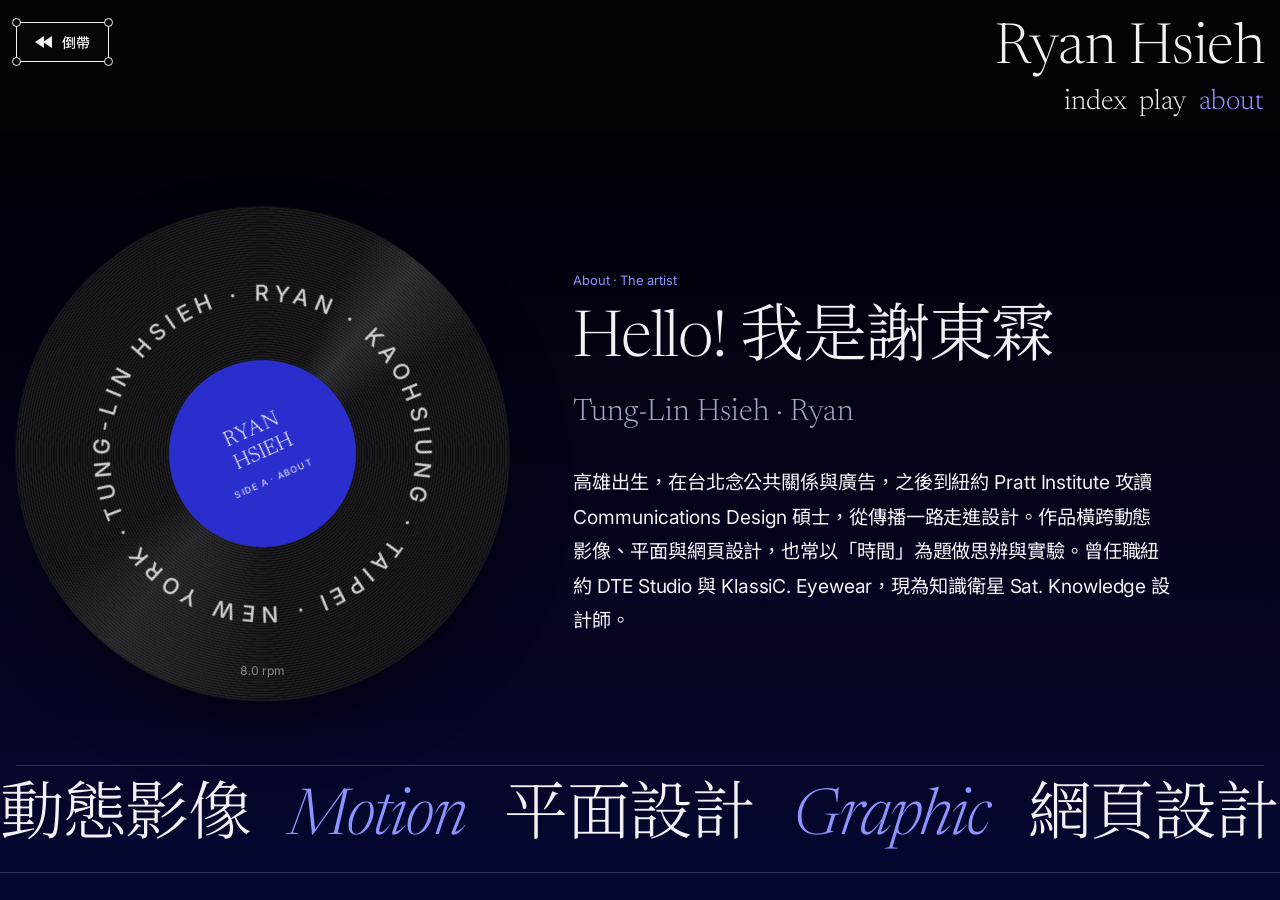
==== about.html @ 49fc0d7e "first upload" ====
<!doctype html>
<html lang="zh-Hant">
<head>
<meta charset="utf-8">
<script>/* page-transition cover (assets/transition.js): paint the incoming colour before anything else */try{var P=null;try{P=parent!==window&&parent.RH_SHELL;}catch(e){}if(!P&&!sessionStorage.getItem('rh-noshell')&&!/[?&]solo\b/.test(location.search)){location.replace('index.html#/about.html'+location.hash);}}catch(e){}try{var t=JSON.parse(sessionStorage.getItem('rh-tx')||'null');if(t&&Date.now()-t.t<5000&&!matchMedia('(prefers-reduced-motion: reduce)').matches){var R=document.documentElement;R.classList.add('tx-hold');R.style.setProperty('--txc',t.c);R.style.background=t.c;setTimeout(function(){R.classList.remove('tx-hold');R.style.background='';},2500);}}catch(e){}</script>
<style>@view-transition{navigation:auto}::view-transition-old(root),::view-transition-new(root){animation:none}html.tx-vt::view-transition-old(root){animation:txo .24s ease-in both}html.tx-vt::view-transition-new(root){animation:txi .42s cubic-bezier(.2,.7,.2,1) .04s both}@keyframes txo{to{opacity:0;transform:translateY(-10px)}}@keyframes txi{from{opacity:0;transform:translateY(14px)}}html.tx-hold::after{content:"";position:fixed;inset:0;z-index:9998;background:var(--txc)}</style>
<meta name="viewport" content="width=device-width,initial-scale=1,viewport-fit=cover">
<title>About — Ryan Hsieh</title>
<link rel="preconnect" href="https://fonts.googleapis.com">
<link rel="stylesheet" href="https://fonts.googleapis.com/css2?family=Newsreader:ital,opsz,wght@0,6..72,300;0,6..72,400;1,6..72,300&family=Inter:wght@300..900&family=Noto+Sans+TC:wght@400;500;700&family=Noto+Serif+TC:wght@300;400&display=swap">
<link rel="stylesheet" href="assets/site.css">
<style>
/* about = the artist's side of the record. Text verbatim from the old ryanhsieh.xyz/About page (read 2026-11-11); Based in 台北 per Ryan 2026-11-12.
   Tour dates: 台北 school, New York Pratt + DTE, 台北 KlassiC, 台北 now (高雄 row removed per Ryan 2026-11-12). */
.hero{display:grid;grid-template-columns:minmax(0,5fr) minmax(0,7fr);gap:clamp(32px,5vw,80px);align-items:center;padding:clamp(40px,6vw,88px) 0 clamp(40px,5vw,72px);border-bottom:1px solid var(--ink)}
/* portrait pressed into a record label; spins, drag to scratch it */
.lp{position:relative;width:min(100%,560px);aspect-ratio:1;border-radius:50%;overflow:hidden;margin:0 auto;cursor:grab;touch-action:none;user-select:none;
  background:repeating-radial-gradient(circle at 50% 50%,#101012 0 1.2px,#1b1b1e 1.2px 2.6px);box-shadow:0 30px 60px -20px rgba(0,0,0,.35),inset 0 0 0 1px rgba(255,255,255,.04)}
.lp:active{cursor:grabbing}
.lp .spin{position:absolute;inset:0;border-radius:50%;will-change:transform}
.lp .spin::before{content:"";position:absolute;inset:0;border-radius:50%;background:conic-gradient(from 20deg,transparent 0 8%,rgba(255,255,255,.10) 12%,transparent 18% 50%,rgba(255,255,255,.08) 62%,transparent 68%)}
.lp .label{position:absolute;left:31%;top:31%;width:38%;height:38%;border-radius:50%;overflow:hidden;background:var(--blue);display:flex;flex-direction:column;align-items:center;justify-content:center;gap:4px;color:#fff;text-align:center}
/* the I of HSIEH sits exactly on the record's centre: the name is a 3-column grid with the I in the middle column */
.lp .label b{position:absolute;left:0;right:0;top:50%;transform:translateY(-50%);display:grid;grid-template-columns:minmax(0,1fr) auto minmax(0,1fr);font-family:var(--f-display);font-weight:300;font-size:clamp(13px,1.7vw,23px);line-height:1;letter-spacing:0;text-transform:uppercase;white-space:nowrap}
.lp .label b .a{text-align:right}.lp .label b .z{text-align:left}
/* RYAN sits on the line above, centred; HSIEH (I in the middle) stays on the centre line */
.lp .label .n1{position:absolute;left:0;right:0;bottom:calc(50% + clamp(13px,1.7vw,23px) * .62);font-family:var(--f-display);font-weight:300;font-size:clamp(13px,1.7vw,23px);line-height:1;text-transform:uppercase;text-align:center}
.lp .label small{position:absolute;left:0;right:0;top:calc(50% + clamp(13px,1.7vw,23px) * 1);font:500 9px var(--f-ui);letter-spacing:.14em;text-transform:uppercase;opacity:.8}
.lp .ring{position:absolute;inset:0;border-radius:50%;pointer-events:none}
.lp .ring svg{width:100%;height:100%;display:block}
.lp .ring text{font:500 9px var(--f-ui);letter-spacing:.12em;fill:#cfcfd4;text-transform:uppercase}
.lp .rpm{position:absolute;right:50%;bottom:4%;transform:translateX(50%);color:#8a8a90!important;font-size:12px;color:var(--mute);font-variant-numeric:tabular-nums}
.zh{font-family:var(--f-display);font-weight:300;font-size:clamp(40px,5vw,80px);line-height:1.05;letter-spacing:-.02em;margin:0}
.zh .hi{display:inline-block;transform-origin:70% 80%;animation:wave 2.6s ease-in-out 1s 2}
@keyframes wave{0%,60%,100%{transform:rotate(0)}10%,30%{transform:rotate(-8deg)}20%,40%{transform:rotate(6deg)}}
.hero .en-name{font-family:var(--f-display);font-weight:300;font-size:clamp(22px,2.4vw,34px);color:var(--mute);margin:14px 0 28px}
.bio{font-family:var(--f-display);font-weight:300;font-size:clamp(20px,2vw,27px);line-height:1.45;letter-spacing:-.005em;max-width:32em;margin:0}
.bio+.bio{margin-top:1em}
.bio{text-wrap:pretty}
.bio.zh-t{font-family:var(--f-ui);font-weight:400;font-size:clamp(17px,1.5vw,20px);line-height:1.8}
/* disciplines as a running ticker */
.ticker{overflow:hidden;border-bottom:1px solid var(--line);padding:18px 0;margin:0 calc(-1*var(--gut))}
.ticker .belt{display:flex;width:max-content;animation:belt 28s linear infinite}
.ticker span{font-family:var(--f-display);font-weight:300;font-size:clamp(34px,5vw,72px);line-height:1.1;letter-spacing:-.02em;padding-right:.6em;white-space:nowrap}
.ticker span:nth-child(even){color:var(--blue);font-style:italic}
@keyframes belt{to{transform:translateX(-50%)}}
/* tour dates: the cities in the bio, with their clocks */
.tour{list-style:none;margin:0;padding:0;border-top:1px solid var(--line);counter-reset:t}
.tour li{display:grid;grid-template-columns:3em minmax(0,1.2fr) minmax(0,2fr) 7.5em;gap:16px;align-items:center;padding:22px 8px;border-bottom:1px solid var(--line);transition:background .3s ease}
.tour li:hover{background:rgba(42,46,205,.05)}
.tour .n{font-size:13px;color:var(--mute);font-variant-numeric:tabular-nums}
.tour .c{font-family:var(--f-display);font-weight:300;font-size:clamp(26px,3vw,44px);line-height:1}
.tour .c small{display:block;font-family:var(--f-ui);font-size:12px;letter-spacing:.08em;text-transform:uppercase;color:var(--mute);margin-top:8px}
.tour .w{font-size:15px;line-height:1.6}
.tour .clk{font-size:15px;font-variant-numeric:tabular-nums;text-align:right;color:var(--blue)}
.tour .now .c small{display:flex;align-items:center;gap:12px;line-height:1}
.tour .now .c small::after{content:"NOW";font:500 11px/1 var(--f-ui);letter-spacing:.1em;color:var(--ground);background:var(--blue);padding:4px 7px 3px}
.credits{margin:0;border-top:1px solid var(--line)}
.credits div{display:grid;grid-template-columns:11em minmax(0,1fr);gap:16px;padding:14px 0;border-bottom:1px solid var(--line)}
.credits dt{font-size:12px;letter-spacing:.08em;text-transform:uppercase;color:var(--mute);padding-top:3px}
.credits dd{margin:0;font-size:16px}
/* contact: the address, big, with copy */
.mail{display:flex;flex-wrap:wrap;align-items:center;gap:20px 28px}
.mail a.addr{font-family:var(--f-display);font-weight:300;font-size:clamp(30px,5.4vw,84px);line-height:1;letter-spacing:-.02em;color:var(--ink);text-decoration:none;background:linear-gradient(var(--blue),var(--blue)) 0 100%/0 2px no-repeat;transition:background-size .5s ease,color .3s ease;overflow-wrap:anywhere}
.mail a.addr:hover,.mail a.addr:focus-visible{color:var(--blue);background-size:100% 2px}
@media (max-width:760px){.hero{grid-template-columns:1fr}.lp{width:min(86vw,420px)}.tour li{grid-template-columns:2em minmax(0,1fr) auto;row-gap:8px;align-items:baseline}.tour .w{grid-column:2/4;grid-row:2}.credits div{grid-template-columns:7.5em minmax(0,1fr)}}
@media (prefers-reduced-motion: reduce){.ticker .belt,.zh .hi{animation:none}}
/* the three-frame video-call screenshot, taken apart: one frame is the speaker, tap another to switch */
.call{margin:0 0 32px;max-width:560px;background:#0d0d0f;color:#d8d8dc;padding:10px;box-shadow:0 30px 60px -24px rgba(0,0,0,.35)}
.call-bar{display:flex;justify-content:space-between;font:500 11px var(--f-ui);letter-spacing:.08em;color:#9a9aa2;padding:2px 4px 10px;font-variant-numeric:tabular-nums}
.call-bar b{font-weight:500;color:#d8d8dc}
.call-bar .dot{display:inline-block;width:7px;height:7px;border-radius:50%;background:#c6e86b;margin-right:7px;vertical-align:1px;animation:blink 1.6s steps(1) infinite}
@keyframes blink{50%{opacity:.25}}
.call-main{position:relative;aspect-ratio:16/10;background:#1a1a1d;overflow:hidden}
.call-main::after{content:"";position:absolute;inset:0;border:3px solid #c6e86b;z-index:3;pointer-events:none}
.call-main img{position:absolute;inset:0;width:100%;height:100%;object-fit:contain;animation:callIn .45s ease both}
.call-main img.wide{object-fit:cover}
@keyframes callIn{from{opacity:0;transform:scale(1.04)}to{opacity:1;transform:none}}
.call-main span{position:absolute;left:10px;bottom:10px;font:500 11px var(--f-ui);letter-spacing:.06em;background:rgba(0,0,0,.6);color:#fff;padding:4px 8px;z-index:2}
.call-strip{display:grid;grid-template-columns:repeat(3,minmax(0,1fr));gap:8px;margin-top:8px}
.call .tile{all:unset;box-sizing:border-box;position:relative;aspect-ratio:16/10;background:#1a1a1d;overflow:hidden;cursor:pointer;outline:1px solid #2c2c31;outline-offset:-1px;transition:opacity .3s}
.call .tile img{width:100%;height:100%;object-fit:contain;display:block;filter:grayscale(.4) brightness(.8);transition:filter .3s,transform .4s}
.call .tile:hover img,.call .tile:focus-visible img{filter:none;transform:scale(1.04)}
.call .tile:focus-visible{outline:2px solid #c6e86b}
.call .tile span{position:absolute;left:6px;bottom:5px;font:500 10px var(--f-ui);letter-spacing:.06em;color:#fff;text-shadow:0 1px 2px #000}
.call .tile[aria-pressed="true"]{opacity:.35;cursor:default}
@media (prefers-reduced-motion: reduce){.call-main img{animation:none}.call-bar .dot{animation:none}}
/* about = black → blue gradient, light type (Ryan 2026-11-12) */
:root{--ground:#05050a;--ink:#f2f2f6;--line:rgba(255,255,255,.18);--mute:#a3a6c4;--blue:#8f93ff;--blue-tint:rgba(143,147,255,.12);color-scheme:dark}
html{background:#05050a}
body{background:linear-gradient(180deg,#000 0%,#05062a 30%,#11178a 70%,#2a2ecd 100%);min-height:100vh}
body::before{display:none}
.lp .label{background:#2a2ecd}
.lp{box-shadow:0 30px 70px -20px rgba(0,0,0,.7),0 0 0 1px rgba(255,255,255,.06)}
.tour li:hover{background:rgba(143,147,255,.08)}
.tour .now .c small::after{color:#05050a}
.tour .clk{color:#c7c9ff}
.hero{border-bottom-color:var(--line)}
</style>
</head>
<body>
<header class="wrap top">
  <a class="btn back" href="index.html" aria-label="倒帶回唱片"><i></i><i></i><i></i><i></i><span class="rw" aria-hidden="true"><s></s><s></s></span>倒帶</a>
  <div class="mast"><a class="name" href="index.html">Ryan Hsieh</a>
    <nav><a href="index.html">index</a><a href="play.html">play</a><a href="about.html" aria-current="page">about</a></nav></div>
</header>

<main class="wrap">
  <section class="hero">
    <div class="lp" id="lp" role="img" aria-label="一張轉動的唱片，可拖曳轉動">
      <div class="spin" id="lpSpin">
        <div class="ring" aria-hidden="true"><svg viewBox="0 0 200 200"><defs><path id="rp" d="M100,100 m-62,0 a62,62 0 1,1 124,0 a62,62 0 1,1 -124,0"/></defs>
          <text textLength="386" lengthAdjust="spacing"><textPath href="#rp" textLength="386" lengthAdjust="spacing">Tung-Lin Hsieh · Ryan · Kaohsiung · Taipei · New York ·</textPath></text></svg></div>
        <div class="label"><span class="n1" aria-hidden="true">Ryan</span><b aria-label="Ryan Hsieh"><span class="a">Hs</span><span class="i">I</span><span class="z">eh</span></b><small>Side A · About</small></div>
      </div>
      <span class="rpm" id="lpRpm" aria-hidden="true">8.0 rpm</span>
    </div>
    <div>
      <p class="kicker">About · The artist</p>
      <h1 class="zh"><span class="hi">Hello!</span> 我是謝東霖</h1>
      <p class="en-name">Tung-Lin Hsieh · Ryan</p>
      <p class="bio zh-t">高雄出生，在台北念公共關係與廣告，之後到紐約 Pratt Institute 攻讀 Communications Design 碩士，從傳播一路走進設計。作品橫跨動態影像、平面與網頁設計，也常以「時間」為題做思辨與實驗。曾任職紐約 DTE Studio 與 KlassiC. Eyewear，現為知識衛星 Sat. Knowledge 設計師。</p>
    </div>
  </section>

  <div class="ticker" role="img" aria-label="動態影像、平面設計、網頁設計"><div class="belt" aria-hidden="true"><span>動態影像</span><span>Motion</span><span>平面設計</span><span>Graphic</span><span>網頁設計</span><span>Web</span><span>動態影像</span><span>Motion</span><span>平面設計</span><span>Graphic</span><span>網頁設計</span><span>Web</span><span>動態影像</span><span>Motion</span><span>平面設計</span><span>Graphic</span><span>網頁設計</span><span>Web</span><span>動態影像</span><span>Motion</span><span>平面設計</span><span>Graphic</span><span>網頁設計</span><span>Web</span></div></div>

  <section class="sec">
    <h2 class="label">Liner notes</h2>
    <div>
      <figure class="call" id="call" aria-label="三格視訊畫面：點小畫面切換成主畫面">
        <div class="call-bar"><span><i class="dot"></i>通話中 <b id="callT">00:00</b></span><span>3 個畫面</span></div>
        <div class="call-main" id="callMain"></div>
        <div class="call-strip" id="callStrip">
          <button type="button" class="tile" data-k="0"><img src="assets/about/call-1.jpg" width="808" height="454" alt="謝東霖側身看向右邊的視訊畫面" draggable="false"><span>01 · 側面</span></button>
          <button type="button" class="tile" data-k="1"><img src="assets/about/call-2.jpg" width="808" height="453" alt="謝東霖正面看鏡頭的視訊畫面" draggable="false"><span>02 · 正面</span></button>
          <button type="button" class="tile" data-k="2"><img src="assets/about/call-3.jpg" width="340" height="448" alt="謝東霖坐在門前、鏡頭拉遠的直式視訊畫面" draggable="false"><span>03 · 遠景</span></button>
        </div>
      </figure>
      <p class="bio" lang="en">Born in Kaohsiung and shaped by Taipei and New York, Ryan is an interdisciplinary designer working across motion, graphic and web design, often exploring time. He believes technology opens new and more inventive paths for design.</p>
      <p class="bio" lang="en">Ryan Hsieh has a background in Public Relations and Advertising and holds an M.F.A. in Communications Design from Pratt Institute. He has worked as a designer at DTE Studio and KlassiC. Eyewear, and is now a designer at Sat. Knowledge.</p>
    </div>
  </section>

  <section class="sec">
    <h2 class="label">Tour dates</h2>
    <ol class="tour">
      <li><span class="n">01</span><span class="c">台北<small>Taipei</small></span><span class="w">世新大學 — 公共關係暨廣告學系</span><span class="clk" data-tz="Asia/Taipei"></span></li>
      <li><span class="n">02</span><span class="c">New York<small>紐約</small></span><span class="w">Pratt Institute — M.F.A. Communications Design<br>DTE Studio — Designer</span><span class="clk" data-tz="America/New_York"></span></li>
      <li><span class="n">03</span><span class="c">台北<small>Taipei</small></span><span class="w">KlassiC. Eyewear — Designer</span><span class="clk" data-tz="Asia/Taipei"></span></li>
      <li class="now"><span class="n">04</span><span class="c">台北<small>Taipei · Based in</small></span><span class="w">知識衛星 Sat. Knowledge — Designer</span><span class="clk" data-tz="Asia/Taipei"></span></li>
    </ol>
  </section>


  <section class="sec">
    <h2 class="label">Contact</h2>
    <div class="mail">
      <a class="addr" href="mailto:tunglin924@gmail.com">tunglin924@gmail.com</a>
      <button type="button" class="btn" id="copy"><i></i><i></i><i></i><i></i><span>複製信箱</span></button>
    </div>
  </section>
  <div style="height:56px"></div>
</main>
<script>
const reduce=matchMedia('(prefers-reduced-motion: reduce)').matches;
/* record label: slow spin, drag to scratch, eases back to 8 rpm */
(()=>{const lp=document.getElementById('lp'),sp=document.getElementById('lpSpin'),rpm=document.getElementById('lpRpm');
  let a=0,v=reduce?0:8*6/1000,base=v,drag=null,last=performance.now();
  const ang=e=>{const r=lp.getBoundingClientRect();return Math.atan2(e.clientY-r.top-r.height/2,e.clientX-r.left-r.width/2)*180/Math.PI;};
  lp.addEventListener('pointerdown',e=>{drag={a:ang(e),t:performance.now()};lp.setPointerCapture(e.pointerId);});
  lp.addEventListener('pointermove',e=>{if(!drag)return;const b=ang(e),now=performance.now();let d=b-drag.a;if(d>180)d-=360;if(d<-180)d+=360;
    a+=d;v=d/Math.max(8,now-drag.t);drag={a:b,t:now};});
  const up=()=>{drag=null;};lp.addEventListener('pointerup',up);lp.addEventListener('pointercancel',up);
  const tick=now=>{const dt=Math.min(64,now-last);last=now;if(!drag){v+=(base-v)*.03;a+=v*dt;}
    sp.style.transform=`rotate(${a}deg)`;rpm.textContent=`${Math.abs(v*1000/6).toFixed(1)} rpm`;requestAnimationFrame(tick);};
  requestAnimationFrame(tick);})();
/* clocks for the cities in the bio */
const fmt={};const clocks=document.querySelectorAll('.clk');
const tickClock=()=>clocks.forEach(c=>{const tz=c.dataset.tz;fmt[tz]=fmt[tz]||new Intl.DateTimeFormat('en-GB',{timeZone:tz,hour:'2-digit',minute:'2-digit',second:'2-digit',hour12:false});c.textContent=fmt[tz].format(new Date());});
tickClock();setInterval(tickClock,1000);
/* video call: the speaker changes on its own until someone picks one */
(()=>{const main=document.getElementById('callMain'),T=[...document.querySelectorAll('#callStrip .tile')],tEl=document.getElementById('callT'),t0=Date.now();let cur=-1,auto=!reduce,timer=0;
  const show=k=>{if(k===cur)return;cur=k;const src=T[k].querySelector('img'),im=src.cloneNode();im.removeAttribute('loading');if(src.naturalWidth/src.naturalHeight>1.3)im.className='wide';
    main.replaceChildren(im,Object.assign(document.createElement('span'),{textContent:T[k].querySelector('span').textContent}));T.forEach((t,j)=>t.setAttribute('aria-pressed',j===k?'true':'false'));};
  T.forEach((t,k)=>t.addEventListener('click',()=>{auto=false;clearInterval(timer);show(k);}));
  show(1);if(auto)timer=setInterval(()=>show((cur+1)%T.length),3200);
  setInterval(()=>{const s=Math.floor((Date.now()-t0)/1000);tEl.textContent=`${String(Math.floor(s/60)).padStart(2,'0')}:${String(s%60).padStart(2,'0')}`;},1000);})();
/* copy address */
document.getElementById('copy').addEventListener('click',async e=>{const s=e.currentTarget.querySelector('span');
  try{await navigator.clipboard.writeText('tunglin924@gmail.com');s.textContent='已複製';}catch(_){s.textContent='請手動複製';}
  setTimeout(()=>s.textContent='複製信箱',1800);});
</script>
<script src="assets/transition.js"></script>
</body>
</html>
---- assets/site.css ----
/* Shared base for the inner pages (play, about). Tokens from social-impact-capital.com css/style.css, same as the turntable home. */
:root{
  --ground:#fcfcfc; --ink:#000; --blue:#2a2ecd; --blue-tint:#e1e7f5; --line:#b2b2b2; --mute:#6b6b6b;
  --f-display:"Newsreader","Noto Serif TC","Times New Roman",Times,serif;      /* stand-in for Times Now */
  --f-ui:"Inter","Noto Sans TC","PingFang TC","Microsoft JhengHei",sans-serif;   /* stand-in for Suisse Int'l */
  --gut:max(16px,env(safe-area-inset-left,0px));
  color-scheme:light;
}
*{box-sizing:border-box}
html{background:var(--ground);scroll-padding-top:calc(var(--hdr,0px) + 16px)}
body{margin:0;background:var(--ground);color:var(--ink);font-family:var(--f-ui);font-size:15px;line-height:1.55;overflow-x:hidden}
body::before{content:"";position:fixed;inset:0;background:url("wall-texture.jpg") center/cover no-repeat;opacity:.2;mix-blend-mode:multiply;pointer-events:none;z-index:0}
main,header,footer{position:relative;z-index:1}
a{color:inherit}
a:focus-visible,button:focus-visible{outline:2px solid var(--blue);outline-offset:2px}
.wrap{padding:0 var(--gut);max-width:1440px;margin:0 auto}

/* masthead, same as home: name large, lowercase nav, flush right */
.top{display:flex;justify-content:space-between;align-items:flex-start;padding-top:22px;padding-bottom:14px;position:sticky;top:0;z-index:50;
  background:color-mix(in srgb,var(--ground) 86%,transparent);-webkit-backdrop-filter:blur(12px);backdrop-filter:blur(12px);transition:padding .35s ease,box-shadow .35s ease}
html.scrolled .top{padding-top:12px;padding-bottom:10px;box-shadow:0 1px 0 var(--line)}
.mast .name,.mast nav{transition:font-size .35s ease,margin .35s ease}
html.scrolled .mast .name{font-size:clamp(24px,2.4vw,34px)}
html.scrolled .mast nav{font-size:clamp(16px,1.5vw,22px);margin-top:4px}
.back{display:inline-flex;align-items:center;gap:10px;padding-left:14px}
.rw{display:inline-flex}
.rw s{display:block;width:0;height:0;border-right:9px solid currentColor;border-top:6px solid transparent;border-bottom:6px solid transparent}
.rw s+s{margin-left:-1px}
.btn:hover .rw s{animation:nudge .5s ease-in-out infinite}
.btn:hover .rw s+s{animation-delay:.08s}
@keyframes nudge{50%{transform:translateX(-3px)}}
.mast{text-align:right}
.mast .name{display:block;font-family:var(--f-display);font-weight:300;font-size:clamp(34px,4.4vw,64px);line-height:1;letter-spacing:-.01em;text-decoration:none}
.mast nav{display:flex;justify-content:flex-end;gap:.45em;margin-top:10px;font-family:var(--f-display);font-weight:300;font-size:clamp(20px,2.2vw,32px);line-height:1}
.mast nav a{text-decoration:none;transition:opacity .3s ease}
.mast nav a:hover{opacity:.5}
.mast nav a[aria-current]{color:var(--blue)}

/* button with four corner dots (SIC .button .c1–.c4) */
.btn{position:relative;display:inline-flex;align-items:center;gap:10px;font:500 14px var(--f-ui);color:var(--ink);background:var(--ground);border:1px solid var(--ink);padding:9px 18px;cursor:pointer;text-decoration:none;transition:background .3s ease,color .3s ease}
.btn i{position:absolute;width:9px;height:9px;border-radius:50%;border:1px solid var(--ink);background:var(--ground)}
.btn i:nth-child(1){left:-5px;top:-5px}.btn i:nth-child(2){right:-5px;top:-5px}.btn i:nth-child(3){left:-5px;bottom:-5px}.btn i:nth-child(4){right:-5px;bottom:-5px}
.btn:hover,.btn:focus-visible{background:var(--blue);color:var(--ground)}

.kicker{font-size:13px;color:var(--blue);font-variant-numeric:tabular-nums;margin:0 0 18px}
h1{font-family:var(--f-display);font-weight:300;font-size:clamp(44px,6vw,96px);line-height:.95;letter-spacing:-.03em;margin:0;text-wrap:balance}
.label{font-size:12px;font-weight:500;letter-spacing:.08em;text-transform:uppercase;color:var(--mute);margin:0}
.note{font-size:13px;color:var(--mute)}
.sec{display:grid;grid-template-columns:minmax(0,3fr) minmax(0,9fr);gap:clamp(24px,4vw,64px);padding:clamp(36px,5vw,64px) 0;border-bottom:1px solid var(--line)}
@media (max-width:760px){.sec{grid-template-columns:1fr;gap:14px}}
/* phone masthead (Ryan 2026-11-12): name left, the three links right, one row */
@media (max-width:760px){.top{flex-wrap:wrap;gap:18px}.mast{order:-1;display:flex;justify-content:space-between;align-items:baseline;width:100%;text-align:left}.mast nav{margin-top:0}}

/* header always spans the full window, like the home page (it shifted inward on screens wider than 1440px) */
header.wrap{max-width:none}
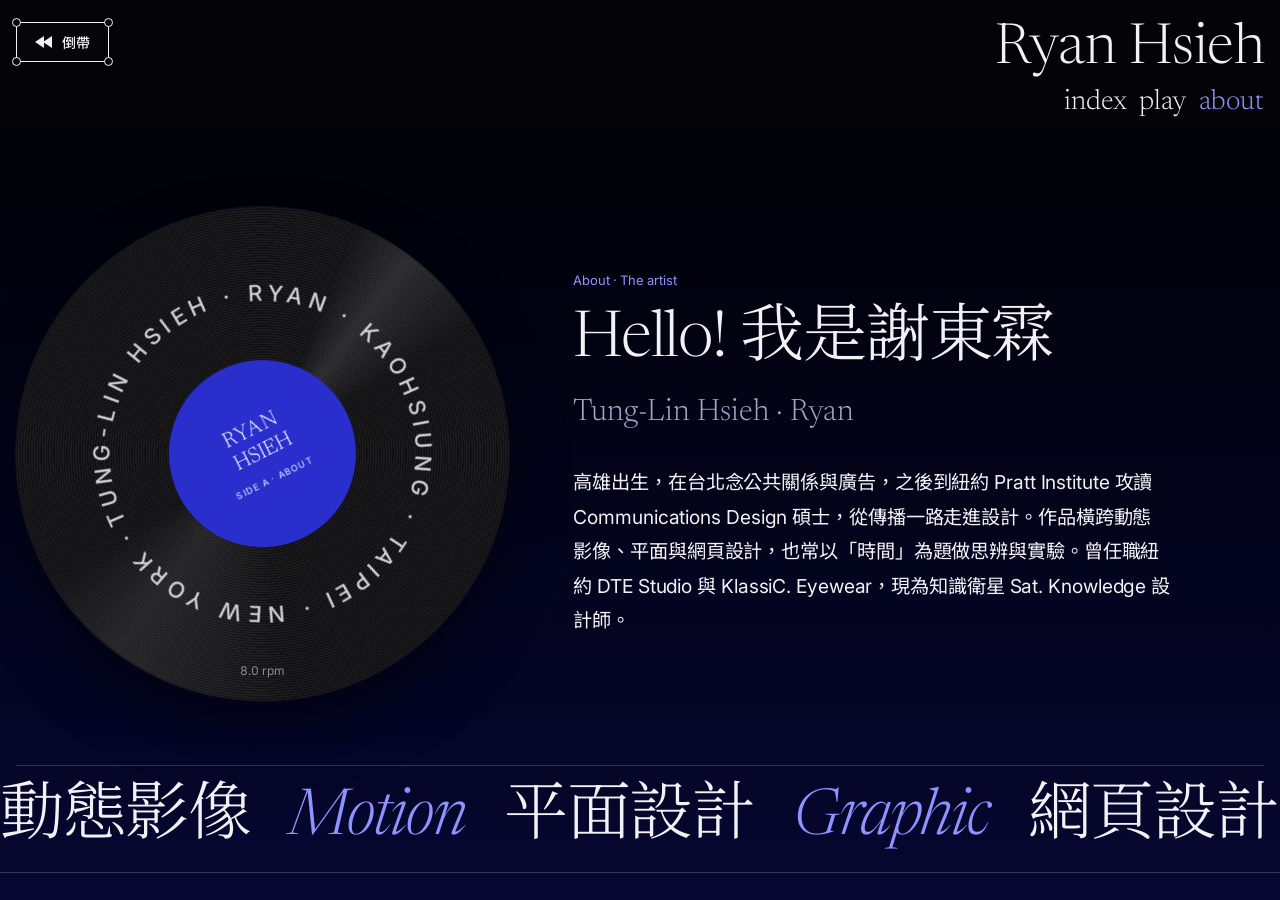
==== commit b9d0912e: "About 紐約欄" ====
--- a/about.html
+++ b/about.html
@@ -146,7 +146,7 @@
     <h2 class="label">Tour dates</h2>
     <ol class="tour">
       <li><span class="n">01</span><span class="c">台北<small>Taipei</small></span><span class="w">世新大學 — 公共關係暨廣告學系</span><span class="clk" data-tz="Asia/Taipei"></span></li>
-      <li><span class="n">02</span><span class="c">New York<small>紐約</small></span><span class="w">Pratt Institute — M.F.A. Communications Design<br>DTE Studio — Designer</span><span class="clk" data-tz="America/New_York"></span></li>
+      <li><span class="n">02</span><span class="c">紐約<small>New York</small></span><span class="w">Pratt Institute — M.F.A. Communications Design<br>DTE Studio — Designer</span><span class="clk" data-tz="America/New_York"></span></li>
       <li><span class="n">03</span><span class="c">台北<small>Taipei</small></span><span class="w">KlassiC. Eyewear — Designer</span><span class="clk" data-tz="Asia/Taipei"></span></li>
       <li class="now"><span class="n">04</span><span class="c">台北<small>Taipei · Based in</small></span><span class="w">知識衛星 Sat. Knowledge — Designer</span><span class="clk" data-tz="Asia/Taipei"></span></li>
     </ol>
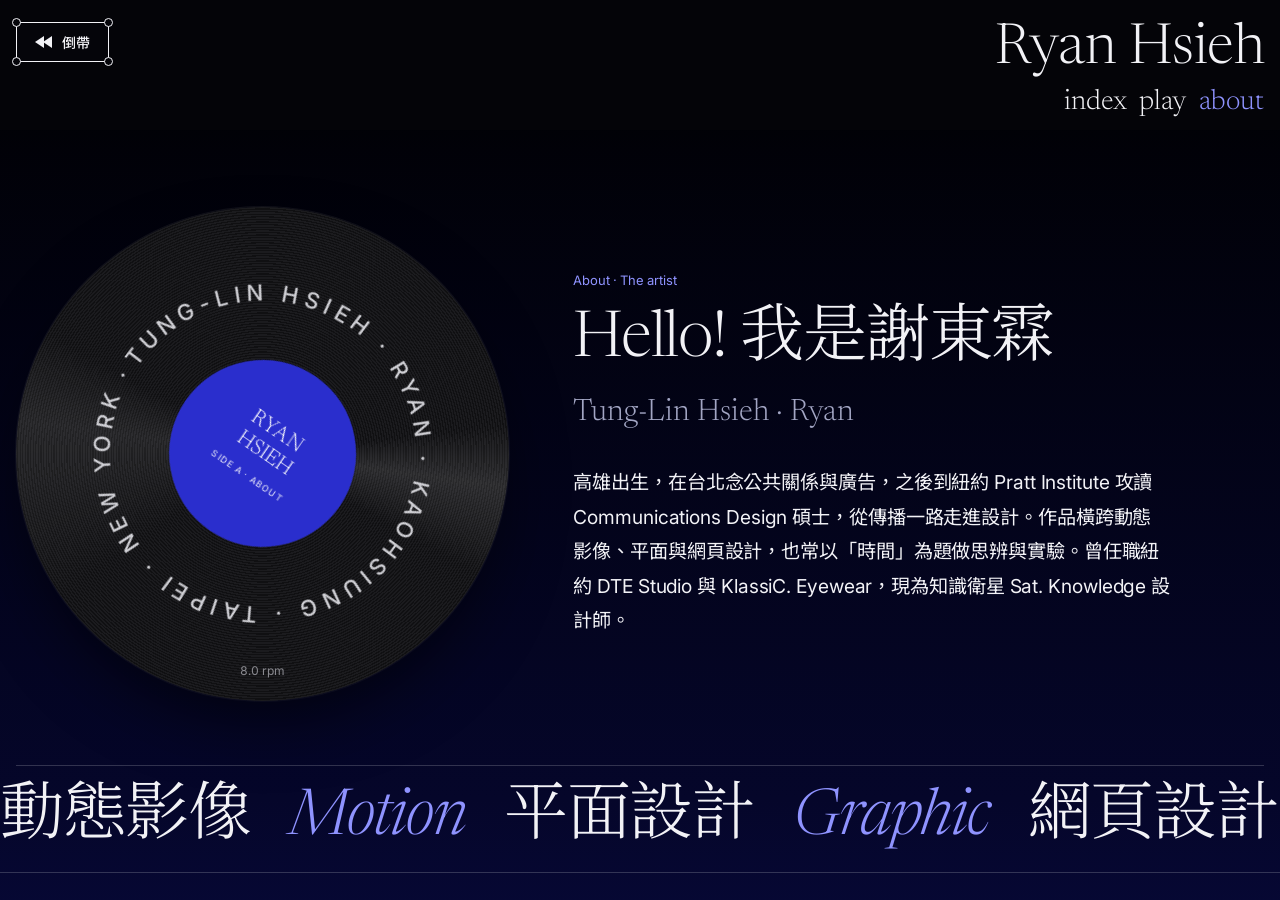
==== commit f6d95f2b: "清理更新" ====
--- a/about.html
+++ b/about.html
@@ -2,101 +2,31 @@
 <html lang="zh-Hant">
 <head>
 <meta charset="utf-8">
-<script>/* page-transition cover (assets/transition.js): paint the incoming colour before anything else */try{var P=null;try{P=parent!==window&&parent.RH_SHELL;}catch(e){}if(!P&&!sessionStorage.getItem('rh-noshell')&&!/[?&]solo\b/.test(location.search)){location.replace('index.html#/about.html'+location.hash);}}catch(e){}try{var t=JSON.parse(sessionStorage.getItem('rh-tx')||'null');if(t&&Date.now()-t.t<5000&&!matchMedia('(prefers-reduced-motion: reduce)').matches){var R=document.documentElement;R.classList.add('tx-hold');R.style.setProperty('--txc',t.c);R.style.background=t.c;setTimeout(function(){R.classList.remove('tx-hold');R.style.background='';},2500);}}catch(e){}</script>
-<style>@view-transition{navigation:auto}::view-transition-old(root),::view-transition-new(root){animation:none}html.tx-vt::view-transition-old(root){animation:txo .24s ease-in both}html.tx-vt::view-transition-new(root){animation:txi .42s cubic-bezier(.2,.7,.2,1) .04s both}@keyframes txo{to{opacity:0;transform:translateY(-10px)}}@keyframes txi{from{opacity:0;transform:translateY(14px)}}html.tx-hold::after{content:"";position:fixed;inset:0;z-index:9998;background:var(--txc)}</style>
+<script>try{var P=null;try{P=parent!==window&&parent.RH_SHELL}catch(e){}if(!P&&!sessionStorage.getItem("rh-noshell")&&!/[?&]solo\b/.test(location.search)){location.replace("index.html#/about.html"+location.hash)}}catch(e){}try{var t=JSON.parse(sessionStorage.getItem("rh-tx")||"null");if(t&&Date.now()-t.t<5e3&&!matchMedia("(prefers-reduced-motion: reduce)").matches){var R=document.documentElement;R.classList.add("tx-hold");R.style.setProperty("--txc",t.c);R.style.background=t.c;setTimeout(function(){R.classList.remove("tx-hold");R.style.background=""},2500)}}catch(e){}</script>
+<style>@view-transition{navigation:auto}::view-transition-new(root),::view-transition-old(root){animation:none}html.tx-vt::view-transition-old(root){animation:txo .24s ease-in both}html.tx-vt::view-transition-new(root){animation:txi .42s cubic-bezier(.2,.7,.2,1) .04s both}@keyframes txo{to{opacity:0;transform:translateY(-10px)}}@keyframes txi{from{opacity:0;transform:translateY(14px)}}html.tx-hold::after{content:"";position:fixed;inset:0;z-index:9998;background:var(--txc)}</style>
 <meta name="viewport" content="width=device-width,initial-scale=1,viewport-fit=cover">
 <title>About — Ryan Hsieh</title>
+
+<meta name="description" content="關於謝東霖 Ryan Hsieh：高雄出生，經歷台北與紐約，Pratt Institute Communications Design 碩士，曾任職 DTE Studio 與 KlassiC. Eyewear，現為知識衛星 Sat. Knowledge 設計師。">
+<link rel="canonical" href="https://ryanhsieh.xyz/about.html">
+<meta property="og:type" content="website">
+<meta property="og:site_name" content="Ryan Hsieh">
+<meta property="og:title" content="About — Ryan Hsieh">
+<meta property="og:description" content="關於謝東霖 Ryan Hsieh：高雄出生，經歷台北與紐約，Pratt Institute Communications Design 碩士，曾任職 DTE Studio 與 KlassiC. Eyewear，現為知識衛星 Sat. Knowledge 設計師。">
+<meta property="og:url" content="https://ryanhsieh.xyz/about.html">
+<meta property="og:image" content="https://ryanhsieh.xyz/assets/og.jpg">
+<meta property="og:image:width" content="1200">
+<meta property="og:image:height" content="630">
+<meta property="og:locale" content="zh_TW">
+<meta name="twitter:card" content="summary_large_image">
+<link rel="icon" type="image/png" href="favicon.png">
+<link rel="apple-touch-icon" href="apple-touch-icon.png">
+<meta name="theme-color" content="#fcfcfc">
+
 <link rel="preconnect" href="https://fonts.googleapis.com">
 <link rel="stylesheet" href="https://fonts.googleapis.com/css2?family=Newsreader:ital,opsz,wght@0,6..72,300;0,6..72,400;1,6..72,300&family=Inter:wght@300..900&family=Noto+Sans+TC:wght@400;500;700&family=Noto+Serif+TC:wght@300;400&display=swap">
 <link rel="stylesheet" href="assets/site.css">
-<style>
-/* about = the artist's side of the record. Text verbatim from the old ryanhsieh.xyz/About page (read 2026-11-11); Based in 台北 per Ryan 2026-11-12.
-   Tour dates: 台北 school, New York Pratt + DTE, 台北 KlassiC, 台北 now (高雄 row removed per Ryan 2026-11-12). */
-.hero{display:grid;grid-template-columns:minmax(0,5fr) minmax(0,7fr);gap:clamp(32px,5vw,80px);align-items:center;padding:clamp(40px,6vw,88px) 0 clamp(40px,5vw,72px);border-bottom:1px solid var(--ink)}
-/* portrait pressed into a record label; spins, drag to scratch it */
-.lp{position:relative;width:min(100%,560px);aspect-ratio:1;border-radius:50%;overflow:hidden;margin:0 auto;cursor:grab;touch-action:none;user-select:none;
-  background:repeating-radial-gradient(circle at 50% 50%,#101012 0 1.2px,#1b1b1e 1.2px 2.6px);box-shadow:0 30px 60px -20px rgba(0,0,0,.35),inset 0 0 0 1px rgba(255,255,255,.04)}
-.lp:active{cursor:grabbing}
-.lp .spin{position:absolute;inset:0;border-radius:50%;will-change:transform}
-.lp .spin::before{content:"";position:absolute;inset:0;border-radius:50%;background:conic-gradient(from 20deg,transparent 0 8%,rgba(255,255,255,.10) 12%,transparent 18% 50%,rgba(255,255,255,.08) 62%,transparent 68%)}
-.lp .label{position:absolute;left:31%;top:31%;width:38%;height:38%;border-radius:50%;overflow:hidden;background:var(--blue);display:flex;flex-direction:column;align-items:center;justify-content:center;gap:4px;color:#fff;text-align:center}
-/* the I of HSIEH sits exactly on the record's centre: the name is a 3-column grid with the I in the middle column */
-.lp .label b{position:absolute;left:0;right:0;top:50%;transform:translateY(-50%);display:grid;grid-template-columns:minmax(0,1fr) auto minmax(0,1fr);font-family:var(--f-display);font-weight:300;font-size:clamp(13px,1.7vw,23px);line-height:1;letter-spacing:0;text-transform:uppercase;white-space:nowrap}
-.lp .label b .a{text-align:right}.lp .label b .z{text-align:left}
-/* RYAN sits on the line above, centred; HSIEH (I in the middle) stays on the centre line */
-.lp .label .n1{position:absolute;left:0;right:0;bottom:calc(50% + clamp(13px,1.7vw,23px) * .62);font-family:var(--f-display);font-weight:300;font-size:clamp(13px,1.7vw,23px);line-height:1;text-transform:uppercase;text-align:center}
-.lp .label small{position:absolute;left:0;right:0;top:calc(50% + clamp(13px,1.7vw,23px) * 1);font:500 9px var(--f-ui);letter-spacing:.14em;text-transform:uppercase;opacity:.8}
-.lp .ring{position:absolute;inset:0;border-radius:50%;pointer-events:none}
-.lp .ring svg{width:100%;height:100%;display:block}
-.lp .ring text{font:500 9px var(--f-ui);letter-spacing:.12em;fill:#cfcfd4;text-transform:uppercase}
-.lp .rpm{position:absolute;right:50%;bottom:4%;transform:translateX(50%);color:#8a8a90!important;font-size:12px;color:var(--mute);font-variant-numeric:tabular-nums}
-.zh{font-family:var(--f-display);font-weight:300;font-size:clamp(40px,5vw,80px);line-height:1.05;letter-spacing:-.02em;margin:0}
-.zh .hi{display:inline-block;transform-origin:70% 80%;animation:wave 2.6s ease-in-out 1s 2}
-@keyframes wave{0%,60%,100%{transform:rotate(0)}10%,30%{transform:rotate(-8deg)}20%,40%{transform:rotate(6deg)}}
-.hero .en-name{font-family:var(--f-display);font-weight:300;font-size:clamp(22px,2.4vw,34px);color:var(--mute);margin:14px 0 28px}
-.bio{font-family:var(--f-display);font-weight:300;font-size:clamp(20px,2vw,27px);line-height:1.45;letter-spacing:-.005em;max-width:32em;margin:0}
-.bio+.bio{margin-top:1em}
-.bio{text-wrap:pretty}
-.bio.zh-t{font-family:var(--f-ui);font-weight:400;font-size:clamp(17px,1.5vw,20px);line-height:1.8}
-/* disciplines as a running ticker */
-.ticker{overflow:hidden;border-bottom:1px solid var(--line);padding:18px 0;margin:0 calc(-1*var(--gut))}
-.ticker .belt{display:flex;width:max-content;animation:belt 28s linear infinite}
-.ticker span{font-family:var(--f-display);font-weight:300;font-size:clamp(34px,5vw,72px);line-height:1.1;letter-spacing:-.02em;padding-right:.6em;white-space:nowrap}
-.ticker span:nth-child(even){color:var(--blue);font-style:italic}
-@keyframes belt{to{transform:translateX(-50%)}}
-/* tour dates: the cities in the bio, with their clocks */
-.tour{list-style:none;margin:0;padding:0;border-top:1px solid var(--line);counter-reset:t}
-.tour li{display:grid;grid-template-columns:3em minmax(0,1.2fr) minmax(0,2fr) 7.5em;gap:16px;align-items:center;padding:22px 8px;border-bottom:1px solid var(--line);transition:background .3s ease}
-.tour li:hover{background:rgba(42,46,205,.05)}
-.tour .n{font-size:13px;color:var(--mute);font-variant-numeric:tabular-nums}
-.tour .c{font-family:var(--f-display);font-weight:300;font-size:clamp(26px,3vw,44px);line-height:1}
-.tour .c small{display:block;font-family:var(--f-ui);font-size:12px;letter-spacing:.08em;text-transform:uppercase;color:var(--mute);margin-top:8px}
-.tour .w{font-size:15px;line-height:1.6}
-.tour .clk{font-size:15px;font-variant-numeric:tabular-nums;text-align:right;color:var(--blue)}
-.tour .now .c small{display:flex;align-items:center;gap:12px;line-height:1}
-.tour .now .c small::after{content:"NOW";font:500 11px/1 var(--f-ui);letter-spacing:.1em;color:var(--ground);background:var(--blue);padding:4px 7px 3px}
-.credits{margin:0;border-top:1px solid var(--line)}
-.credits div{display:grid;grid-template-columns:11em minmax(0,1fr);gap:16px;padding:14px 0;border-bottom:1px solid var(--line)}
-.credits dt{font-size:12px;letter-spacing:.08em;text-transform:uppercase;color:var(--mute);padding-top:3px}
-.credits dd{margin:0;font-size:16px}
-/* contact: the address, big, with copy */
-.mail{display:flex;flex-wrap:wrap;align-items:center;gap:20px 28px}
-.mail a.addr{font-family:var(--f-display);font-weight:300;font-size:clamp(30px,5.4vw,84px);line-height:1;letter-spacing:-.02em;color:var(--ink);text-decoration:none;background:linear-gradient(var(--blue),var(--blue)) 0 100%/0 2px no-repeat;transition:background-size .5s ease,color .3s ease;overflow-wrap:anywhere}
-.mail a.addr:hover,.mail a.addr:focus-visible{color:var(--blue);background-size:100% 2px}
-@media (max-width:760px){.hero{grid-template-columns:1fr}.lp{width:min(86vw,420px)}.tour li{grid-template-columns:2em minmax(0,1fr) auto;row-gap:8px;align-items:baseline}.tour .w{grid-column:2/4;grid-row:2}.credits div{grid-template-columns:7.5em minmax(0,1fr)}}
-@media (prefers-reduced-motion: reduce){.ticker .belt,.zh .hi{animation:none}}
-/* the three-frame video-call screenshot, taken apart: one frame is the speaker, tap another to switch */
-.call{margin:0 0 32px;max-width:560px;background:#0d0d0f;color:#d8d8dc;padding:10px;box-shadow:0 30px 60px -24px rgba(0,0,0,.35)}
-.call-bar{display:flex;justify-content:space-between;font:500 11px var(--f-ui);letter-spacing:.08em;color:#9a9aa2;padding:2px 4px 10px;font-variant-numeric:tabular-nums}
-.call-bar b{font-weight:500;color:#d8d8dc}
-.call-bar .dot{display:inline-block;width:7px;height:7px;border-radius:50%;background:#c6e86b;margin-right:7px;vertical-align:1px;animation:blink 1.6s steps(1) infinite}
-@keyframes blink{50%{opacity:.25}}
-.call-main{position:relative;aspect-ratio:16/10;background:#1a1a1d;overflow:hidden}
-.call-main::after{content:"";position:absolute;inset:0;border:3px solid #c6e86b;z-index:3;pointer-events:none}
-.call-main img{position:absolute;inset:0;width:100%;height:100%;object-fit:contain;animation:callIn .45s ease both}
-.call-main img.wide{object-fit:cover}
-@keyframes callIn{from{opacity:0;transform:scale(1.04)}to{opacity:1;transform:none}}
-.call-main span{position:absolute;left:10px;bottom:10px;font:500 11px var(--f-ui);letter-spacing:.06em;background:rgba(0,0,0,.6);color:#fff;padding:4px 8px;z-index:2}
-.call-strip{display:grid;grid-template-columns:repeat(3,minmax(0,1fr));gap:8px;margin-top:8px}
-.call .tile{all:unset;box-sizing:border-box;position:relative;aspect-ratio:16/10;background:#1a1a1d;overflow:hidden;cursor:pointer;outline:1px solid #2c2c31;outline-offset:-1px;transition:opacity .3s}
-.call .tile img{width:100%;height:100%;object-fit:contain;display:block;filter:grayscale(.4) brightness(.8);transition:filter .3s,transform .4s}
-.call .tile:hover img,.call .tile:focus-visible img{filter:none;transform:scale(1.04)}
-.call .tile:focus-visible{outline:2px solid #c6e86b}
-.call .tile span{position:absolute;left:6px;bottom:5px;font:500 10px var(--f-ui);letter-spacing:.06em;color:#fff;text-shadow:0 1px 2px #000}
-.call .tile[aria-pressed="true"]{opacity:.35;cursor:default}
-@media (prefers-reduced-motion: reduce){.call-main img{animation:none}.call-bar .dot{animation:none}}
-/* about = black → blue gradient, light type (Ryan 2026-11-12) */
-:root{--ground:#05050a;--ink:#f2f2f6;--line:rgba(255,255,255,.18);--mute:#a3a6c4;--blue:#8f93ff;--blue-tint:rgba(143,147,255,.12);color-scheme:dark}
-html{background:#05050a}
-body{background:linear-gradient(180deg,#000 0%,#05062a 30%,#11178a 70%,#2a2ecd 100%);min-height:100vh}
-body::before{display:none}
-.lp .label{background:#2a2ecd}
-.lp{box-shadow:0 30px 70px -20px rgba(0,0,0,.7),0 0 0 1px rgba(255,255,255,.06)}
-.tour li:hover{background:rgba(143,147,255,.08)}
-.tour .now .c small::after{color:#05050a}
-.tour .clk{color:#c7c9ff}
-.hero{border-bottom-color:var(--line)}
-</style>
+<style>.hero{display:grid;grid-template-columns:minmax(0,5fr) minmax(0,7fr);gap:clamp(32px,5vw,80px);align-items:center;padding:clamp(40px,6vw,88px) 0 clamp(40px,5vw,72px);border-bottom:1px solid var(--ink)}.lp{position:relative;width:min(100%,560px);aspect-ratio:1;border-radius:50%;overflow:hidden;margin:0 auto;cursor:grab;touch-action:none;user-select:none;background:repeating-radial-gradient(circle at 50% 50%,#101012 0 1.2px,#1b1b1e 1.2px 2.6px);box-shadow:0 30px 60px -20px rgba(0,0,0,.35),inset 0 0 0 1px rgba(255,255,255,.04)}.lp:active{cursor:grabbing}.lp .spin{position:absolute;inset:0;border-radius:50%;will-change:transform}.lp .spin::before{content:"";position:absolute;inset:0;border-radius:50%;background:conic-gradient(from 20deg,transparent 0 8%,rgba(255,255,255,.10) 12%,transparent 18% 50%,rgba(255,255,255,.08) 62%,transparent 68%)}.lp .label{position:absolute;left:31%;top:31%;width:38%;height:38%;border-radius:50%;overflow:hidden;background:var(--blue);display:flex;flex-direction:column;align-items:center;justify-content:center;gap:4px;color:#fff;text-align:center}.lp .label b{position:absolute;left:0;right:0;top:50%;transform:translateY(-50%);display:grid;grid-template-columns:minmax(0,1fr) auto minmax(0,1fr);font-family:var(--f-display);font-weight:300;font-size:clamp(13px,1.7vw,23px);line-height:1;letter-spacing:0;text-transform:uppercase;white-space:nowrap}.lp .label b .a{text-align:right}.lp .label b .z{text-align:left}.lp .label .n1{position:absolute;left:0;right:0;bottom:calc(50% + clamp(13px,1.7vw,23px) * .62);font-family:var(--f-display);font-weight:300;font-size:clamp(13px,1.7vw,23px);line-height:1;text-transform:uppercase;text-align:center}.lp .label small{position:absolute;left:0;right:0;top:calc(50% + clamp(13px,1.7vw,23px) * 1);font:500 9px var(--f-ui);letter-spacing:.14em;text-transform:uppercase;opacity:.8}.lp .ring{position:absolute;inset:0;border-radius:50%;pointer-events:none}.lp .ring svg{width:100%;height:100%;display:block}.lp .ring text{font:500 9px var(--f-ui);letter-spacing:.12em;fill:#cfcfd4;text-transform:uppercase}.lp .rpm{position:absolute;right:50%;bottom:4%;transform:translateX(50%);color:#8a8a90!important;font-size:12px;color:var(--mute);font-variant-numeric:tabular-nums}.zh{font-family:var(--f-display);font-weight:300;font-size:clamp(40px,5vw,80px);line-height:1.05;letter-spacing:-.02em;margin:0}.zh .hi{display:inline-block;transform-origin:70% 80%;animation:wave 2.6s ease-in-out 1s 2}@keyframes wave{0%,100%,60%{transform:rotate(0)}10%,30%{transform:rotate(-8deg)}20%,40%{transform:rotate(6deg)}}.hero .en-name{font-family:var(--f-display);font-weight:300;font-size:clamp(22px,2.4vw,34px);color:var(--mute);margin:14px 0 28px}.bio{font-family:var(--f-display);font-weight:300;font-size:clamp(20px,2vw,27px);line-height:1.45;letter-spacing:-.005em;max-width:32em;margin:0}.bio+.bio{margin-top:1em}.bio{text-wrap:pretty}.bio.zh-t{font-family:var(--f-ui);font-weight:400;font-size:clamp(17px,1.5vw,20px);line-height:1.8}.ticker{overflow:hidden;border-bottom:1px solid var(--line);padding:18px 0;margin:0 calc(-1*var(--gut))}.ticker .belt{display:flex;width:max-content;animation:belt 28s linear infinite}.ticker span{font-family:var(--f-display);font-weight:300;font-size:clamp(34px,5vw,72px);line-height:1.1;letter-spacing:-.02em;padding-right:.6em;white-space:nowrap}.ticker span:nth-child(even){color:var(--blue);font-style:italic}@keyframes belt{to{transform:translateX(-50%)}}.tour{list-style:none;margin:0;padding:0;border-top:1px solid var(--line);counter-reset:t}.tour li{display:grid;grid-template-columns:3em minmax(0,1.2fr) minmax(0,2fr) 7.5em;gap:16px;align-items:center;padding:22px 8px;border-bottom:1px solid var(--line);transition:background .3s ease}.tour li:hover{background:rgba(42,46,205,.05)}.tour .n{font-size:13px;color:var(--mute);font-variant-numeric:tabular-nums}.tour .c{font-family:var(--f-display);font-weight:300;font-size:clamp(26px,3vw,44px);line-height:1}.tour .c small{display:block;font-family:var(--f-ui);font-size:12px;letter-spacing:.08em;text-transform:uppercase;color:var(--mute);margin-top:8px}.tour .w{font-size:15px;line-height:1.6}.tour .clk{font-size:15px;font-variant-numeric:tabular-nums;text-align:right;color:var(--blue)}.tour .now .c small{display:flex;align-items:center;gap:12px;line-height:1}.tour .now .c small::after{content:"NOW";font:500 11px/1 var(--f-ui);letter-spacing:.1em;color:var(--ground);background:var(--blue);padding:4px 7px 3px}.credits{margin:0;border-top:1px solid var(--line)}.credits div{display:grid;grid-template-columns:11em minmax(0,1fr);gap:16px;padding:14px 0;border-bottom:1px solid var(--line)}.credits dt{font-size:12px;letter-spacing:.08em;text-transform:uppercase;color:var(--mute);padding-top:3px}.credits dd{margin:0;font-size:16px}.mail{display:flex;flex-wrap:wrap;align-items:center;gap:20px 28px}.mail a.addr{font-family:var(--f-display);font-weight:300;font-size:clamp(30px,5.4vw,84px);line-height:1;letter-spacing:-.02em;color:var(--ink);text-decoration:none;background:linear-gradient(var(--blue),var(--blue)) 0 100%/0 2px no-repeat;transition:background-size .5s ease,color .3s ease;overflow-wrap:anywhere}.mail a.addr:focus-visible,.mail a.addr:hover{color:var(--blue);background-size:100% 2px}@media (max-width:760px){.hero{grid-template-columns:1fr}.lp{width:min(86vw,420px)}.tour li{grid-template-columns:2em minmax(0,1fr) auto;row-gap:8px;align-items:baseline}.tour .w{grid-column:2/4;grid-row:2}.credits div{grid-template-columns:7.5em minmax(0,1fr)}}@media (prefers-reduced-motion: reduce){.ticker .belt,.zh .hi{animation:none}}.call{margin:0 0 32px;max-width:560px;background:#0d0d0f;color:#d8d8dc;padding:10px;box-shadow:0 30px 60px -24px rgba(0,0,0,.35)}.call-bar{display:flex;justify-content:space-between;font:500 11px var(--f-ui);letter-spacing:.08em;color:#9a9aa2;padding:2px 4px 10px;font-variant-numeric:tabular-nums}.call-bar b{font-weight:500;color:#d8d8dc}.call-bar .dot{display:inline-block;width:7px;height:7px;border-radius:50%;background:#c6e86b;margin-right:7px;vertical-align:1px;animation:blink 1.6s steps(1) infinite}@keyframes blink{50%{opacity:.25}}.call-main{position:relative;aspect-ratio:16/10;background:#1a1a1d;overflow:hidden}.call-main::after{content:"";position:absolute;inset:0;border:3px solid #c6e86b;z-index:3;pointer-events:none}.call-main img{position:absolute;inset:0;width:100%;height:100%;object-fit:contain;animation:callIn .45s ease both}.call-main img.wide{object-fit:cover}@keyframes callIn{from{opacity:0;transform:scale(1.04)}to{opacity:1;transform:none}}.call-main span{position:absolute;left:10px;bottom:10px;font:500 11px var(--f-ui);letter-spacing:.06em;background:rgba(0,0,0,.6);color:#fff;padding:4px 8px;z-index:2}.call-strip{display:grid;grid-template-columns:repeat(3,minmax(0,1fr));gap:8px;margin-top:8px}.call .tile{all:unset;box-sizing:border-box;position:relative;aspect-ratio:16/10;background:#1a1a1d;overflow:hidden;cursor:pointer;outline:1px solid #2c2c31;outline-offset:-1px;transition:opacity .3s}.call .tile img{width:100%;height:100%;object-fit:contain;display:block;filter:grayscale(.4) brightness(.8);transition:filter .3s,transform .4s}.call .tile:focus-visible img,.call .tile:hover img{filter:none;transform:scale(1.04)}.call .tile:focus-visible{outline:2px solid #c6e86b}.call .tile span{position:absolute;left:6px;bottom:5px;font:500 10px var(--f-ui);letter-spacing:.06em;color:#fff;text-shadow:0 1px 2px #000}.call .tile[aria-pressed="true"]{opacity:.35;cursor:default}@media (prefers-reduced-motion: reduce){.call-main img{animation:none}.call-bar .dot{animation:none}}:root{--ground:#05050a;--ink:#f2f2f6;--line:rgba(255,255,255,.18);--mute:#a3a6c4;--blue:#8f93ff;--blue-tint:rgba(143,147,255,.12);color-scheme:dark}html{background:#05050a}body{background:linear-gradient(180deg,#000 0,#05062a 30%,#11178a 70%,#2a2ecd 100%);min-height:100vh}body::before{display:none}.lp .label{background:#2a2ecd}.lp{box-shadow:0 30px 70px -20px rgba(0,0,0,.7),0 0 0 1px rgba(255,255,255,.06)}.tour li:hover{background:rgba(143,147,255,.08)}.tour .now .c small::after{color:#05050a}.tour .clk{color:#c7c9ff}.hero{border-bottom-color:var(--line)}</style>
 </head>
 <body>
 <header class="wrap top">
@@ -162,35 +92,7 @@
   </section>
   <div style="height:56px"></div>
 </main>
-<script>
-const reduce=matchMedia('(prefers-reduced-motion: reduce)').matches;
-/* record label: slow spin, drag to scratch, eases back to 8 rpm */
-(()=>{const lp=document.getElementById('lp'),sp=document.getElementById('lpSpin'),rpm=document.getElementById('lpRpm');
-  let a=0,v=reduce?0:8*6/1000,base=v,drag=null,last=performance.now();
-  const ang=e=>{const r=lp.getBoundingClientRect();return Math.atan2(e.clientY-r.top-r.height/2,e.clientX-r.left-r.width/2)*180/Math.PI;};
-  lp.addEventListener('pointerdown',e=>{drag={a:ang(e),t:performance.now()};lp.setPointerCapture(e.pointerId);});
-  lp.addEventListener('pointermove',e=>{if(!drag)return;const b=ang(e),now=performance.now();let d=b-drag.a;if(d>180)d-=360;if(d<-180)d+=360;
-    a+=d;v=d/Math.max(8,now-drag.t);drag={a:b,t:now};});
-  const up=()=>{drag=null;};lp.addEventListener('pointerup',up);lp.addEventListener('pointercancel',up);
-  const tick=now=>{const dt=Math.min(64,now-last);last=now;if(!drag){v+=(base-v)*.03;a+=v*dt;}
-    sp.style.transform=`rotate(${a}deg)`;rpm.textContent=`${Math.abs(v*1000/6).toFixed(1)} rpm`;requestAnimationFrame(tick);};
-  requestAnimationFrame(tick);})();
-/* clocks for the cities in the bio */
-const fmt={};const clocks=document.querySelectorAll('.clk');
-const tickClock=()=>clocks.forEach(c=>{const tz=c.dataset.tz;fmt[tz]=fmt[tz]||new Intl.DateTimeFormat('en-GB',{timeZone:tz,hour:'2-digit',minute:'2-digit',second:'2-digit',hour12:false});c.textContent=fmt[tz].format(new Date());});
-tickClock();setInterval(tickClock,1000);
-/* video call: the speaker changes on its own until someone picks one */
-(()=>{const main=document.getElementById('callMain'),T=[...document.querySelectorAll('#callStrip .tile')],tEl=document.getElementById('callT'),t0=Date.now();let cur=-1,auto=!reduce,timer=0;
-  const show=k=>{if(k===cur)return;cur=k;const src=T[k].querySelector('img'),im=src.cloneNode();im.removeAttribute('loading');if(src.naturalWidth/src.naturalHeight>1.3)im.className='wide';
-    main.replaceChildren(im,Object.assign(document.createElement('span'),{textContent:T[k].querySelector('span').textContent}));T.forEach((t,j)=>t.setAttribute('aria-pressed',j===k?'true':'false'));};
-  T.forEach((t,k)=>t.addEventListener('click',()=>{auto=false;clearInterval(timer);show(k);}));
-  show(1);if(auto)timer=setInterval(()=>show((cur+1)%T.length),3200);
-  setInterval(()=>{const s=Math.floor((Date.now()-t0)/1000);tEl.textContent=`${String(Math.floor(s/60)).padStart(2,'0')}:${String(s%60).padStart(2,'0')}`;},1000);})();
-/* copy address */
-document.getElementById('copy').addEventListener('click',async e=>{const s=e.currentTarget.querySelector('span');
-  try{await navigator.clipboard.writeText('tunglin924@gmail.com');s.textContent='已複製';}catch(_){s.textContent='請手動複製';}
-  setTimeout(()=>s.textContent='複製信箱',1800);});
-</script>
+<script>const reduce=matchMedia("(prefers-reduced-motion: reduce)").matches;(()=>{const lp=document.getElementById("lp"),sp=document.getElementById("lpSpin"),rpm=document.getElementById("lpRpm");let a=0,v=reduce?0:8*6/1e3,base=v,drag=null,last=performance.now();const ang=e=>{const r=lp.getBoundingClientRect();return Math.atan2(e.clientY-r.top-r.height/2,e.clientX-r.left-r.width/2)*180/Math.PI};lp.addEventListener("pointerdown",e=>{drag={a:ang(e),t:performance.now()};lp.setPointerCapture(e.pointerId)});lp.addEventListener("pointermove",e=>{if(!drag)return;const b=ang(e),now=performance.now();let d=b-drag.a;if(d>180)d-=360;if(d<-180)d+=360;a+=d;v=d/Math.max(8,now-drag.t);drag={a:b,t:now}});const up=()=>{drag=null};lp.addEventListener("pointerup",up);lp.addEventListener("pointercancel",up);const tick=now=>{const dt=Math.min(64,now-last);last=now;if(!drag){v+=(base-v)*.03;a+=v*dt}sp.style.transform=`rotate(${a}deg)`;rpm.textContent=`${Math.abs(v*1e3/6).toFixed(1)} rpm`;requestAnimationFrame(tick)};requestAnimationFrame(tick)})();const fmt={};const clocks=document.querySelectorAll(".clk");const tickClock=()=>clocks.forEach(c=>{const tz=c.dataset.tz;fmt[tz]=fmt[tz]||new Intl.DateTimeFormat("en-GB",{timeZone:tz,hour:"2-digit",minute:"2-digit",second:"2-digit",hour12:false});c.textContent=fmt[tz].format(new Date)});tickClock();setInterval(tickClock,1e3);(()=>{const main=document.getElementById("callMain"),T=[...document.querySelectorAll("#callStrip .tile")],tEl=document.getElementById("callT"),t0=Date.now();let cur=-1,auto=!reduce,timer=0;const show=k=>{if(k===cur)return;cur=k;const src=T[k].querySelector("img"),im=src.cloneNode();im.removeAttribute("loading");if(src.naturalWidth/src.naturalHeight>1.3)im.className="wide";main.replaceChildren(im,Object.assign(document.createElement("span"),{textContent:T[k].querySelector("span").textContent}));T.forEach((t,j)=>t.setAttribute("aria-pressed",j===k?"true":"false"))};T.forEach((t,k)=>t.addEventListener("click",()=>{auto=false;clearInterval(timer);show(k)}));show(1);if(auto)timer=setInterval(()=>show((cur+1)%T.length),3200);setInterval(()=>{const s=Math.floor((Date.now()-t0)/1e3);tEl.textContent=`${String(Math.floor(s/60)).padStart(2,"0")}:${String(s%60).padStart(2,"0")}`},1e3)})();document.getElementById("copy").addEventListener("click",async e=>{const s=e.currentTarget.querySelector("span");try{await navigator.clipboard.writeText("tunglin924@gmail.com");s.textContent="已複製"}catch(_){s.textContent="請手動複製"}setTimeout(()=>s.textContent="複製信箱",1800)})</script>
 <script src="assets/transition.js"></script>
 </body>
 </html>
--- a/assets/site.css
+++ b/assets/site.css
@@ -1,55 +1 @@
-/* Shared base for the inner pages (play, about). Tokens from social-impact-capital.com css/style.css, same as the turntable home. */
-:root{
-  --ground:#fcfcfc; --ink:#000; --blue:#2a2ecd; --blue-tint:#e1e7f5; --line:#b2b2b2; --mute:#6b6b6b;
-  --f-display:"Newsreader","Noto Serif TC","Times New Roman",Times,serif;      /* stand-in for Times Now */
-  --f-ui:"Inter","Noto Sans TC","PingFang TC","Microsoft JhengHei",sans-serif;   /* stand-in for Suisse Int'l */
-  --gut:max(16px,env(safe-area-inset-left,0px));
-  color-scheme:light;
-}
-*{box-sizing:border-box}
-html{background:var(--ground);scroll-padding-top:calc(var(--hdr,0px) + 16px)}
-body{margin:0;background:var(--ground);color:var(--ink);font-family:var(--f-ui);font-size:15px;line-height:1.55;overflow-x:hidden}
-body::before{content:"";position:fixed;inset:0;background:url("wall-texture.jpg") center/cover no-repeat;opacity:.2;mix-blend-mode:multiply;pointer-events:none;z-index:0}
-main,header,footer{position:relative;z-index:1}
-a{color:inherit}
-a:focus-visible,button:focus-visible{outline:2px solid var(--blue);outline-offset:2px}
-.wrap{padding:0 var(--gut);max-width:1440px;margin:0 auto}
-
-/* masthead, same as home: name large, lowercase nav, flush right */
-.top{display:flex;justify-content:space-between;align-items:flex-start;padding-top:22px;padding-bottom:14px;position:sticky;top:0;z-index:50;
-  background:color-mix(in srgb,var(--ground) 86%,transparent);-webkit-backdrop-filter:blur(12px);backdrop-filter:blur(12px);transition:padding .35s ease,box-shadow .35s ease}
-html.scrolled .top{padding-top:12px;padding-bottom:10px;box-shadow:0 1px 0 var(--line)}
-.mast .name,.mast nav{transition:font-size .35s ease,margin .35s ease}
-html.scrolled .mast .name{font-size:clamp(24px,2.4vw,34px)}
-html.scrolled .mast nav{font-size:clamp(16px,1.5vw,22px);margin-top:4px}
-.back{display:inline-flex;align-items:center;gap:10px;padding-left:14px}
-.rw{display:inline-flex}
-.rw s{display:block;width:0;height:0;border-right:9px solid currentColor;border-top:6px solid transparent;border-bottom:6px solid transparent}
-.rw s+s{margin-left:-1px}
-.btn:hover .rw s{animation:nudge .5s ease-in-out infinite}
-.btn:hover .rw s+s{animation-delay:.08s}
-@keyframes nudge{50%{transform:translateX(-3px)}}
-.mast{text-align:right}
-.mast .name{display:block;font-family:var(--f-display);font-weight:300;font-size:clamp(34px,4.4vw,64px);line-height:1;letter-spacing:-.01em;text-decoration:none}
-.mast nav{display:flex;justify-content:flex-end;gap:.45em;margin-top:10px;font-family:var(--f-display);font-weight:300;font-size:clamp(20px,2.2vw,32px);line-height:1}
-.mast nav a{text-decoration:none;transition:opacity .3s ease}
-.mast nav a:hover{opacity:.5}
-.mast nav a[aria-current]{color:var(--blue)}
-
-/* button with four corner dots (SIC .button .c1–.c4) */
-.btn{position:relative;display:inline-flex;align-items:center;gap:10px;font:500 14px var(--f-ui);color:var(--ink);background:var(--ground);border:1px solid var(--ink);padding:9px 18px;cursor:pointer;text-decoration:none;transition:background .3s ease,color .3s ease}
-.btn i{position:absolute;width:9px;height:9px;border-radius:50%;border:1px solid var(--ink);background:var(--ground)}
-.btn i:nth-child(1){left:-5px;top:-5px}.btn i:nth-child(2){right:-5px;top:-5px}.btn i:nth-child(3){left:-5px;bottom:-5px}.btn i:nth-child(4){right:-5px;bottom:-5px}
-.btn:hover,.btn:focus-visible{background:var(--blue);color:var(--ground)}
-
-.kicker{font-size:13px;color:var(--blue);font-variant-numeric:tabular-nums;margin:0 0 18px}
-h1{font-family:var(--f-display);font-weight:300;font-size:clamp(44px,6vw,96px);line-height:.95;letter-spacing:-.03em;margin:0;text-wrap:balance}
-.label{font-size:12px;font-weight:500;letter-spacing:.08em;text-transform:uppercase;color:var(--mute);margin:0}
-.note{font-size:13px;color:var(--mute)}
-.sec{display:grid;grid-template-columns:minmax(0,3fr) minmax(0,9fr);gap:clamp(24px,4vw,64px);padding:clamp(36px,5vw,64px) 0;border-bottom:1px solid var(--line)}
-@media (max-width:760px){.sec{grid-template-columns:1fr;gap:14px}}
-/* phone masthead (Ryan 2026-11-12): name left, the three links right, one row */
-@media (max-width:760px){.top{flex-wrap:wrap;gap:18px}.mast{order:-1;display:flex;justify-content:space-between;align-items:baseline;width:100%;text-align:left}.mast nav{margin-top:0}}
-
-/* header always spans the full window, like the home page (it shifted inward on screens wider than 1440px) */
-header.wrap{max-width:none}
+:root{--ground:#fcfcfc;--ink:#000;--blue:#2a2ecd;--blue-tint:#e1e7f5;--line:#b2b2b2;--mute:#6b6b6b;--f-display:"Newsreader","Noto Serif TC","Times New Roman",Times,serif;--f-ui:"Inter","Noto Sans TC","PingFang TC","Microsoft JhengHei",sans-serif;--gut:max(16px,env(safe-area-inset-left,0px));color-scheme:light}*{box-sizing:border-box}html{background:var(--ground);scroll-padding-top:calc(var(--hdr,0px) + 16px)}body{margin:0;background:var(--ground);color:var(--ink);font-family:var(--f-ui);font-size:15px;line-height:1.55;overflow-x:hidden}body::before{content:"";position:fixed;inset:0;background:url("wall-texture.jpg") center/cover no-repeat;opacity:.2;mix-blend-mode:multiply;pointer-events:none;z-index:0}footer,header,main{position:relative;z-index:1}a{color:inherit}a:focus-visible,button:focus-visible{outline:2px solid var(--blue);outline-offset:2px}.wrap{padding:0 var(--gut);max-width:1440px;margin:0 auto}.top{display:flex;justify-content:space-between;align-items:flex-start;padding-top:22px;padding-bottom:14px;position:sticky;top:0;z-index:50;background:color-mix(in srgb,var(--ground) 86%,transparent);-webkit-backdrop-filter:blur(12px);backdrop-filter:blur(12px);transition:padding .35s ease,box-shadow .35s ease}html.scrolled .top{padding-top:12px;padding-bottom:10px;box-shadow:0 1px 0 var(--line)}.mast .name,.mast nav{transition:font-size .35s ease,margin .35s ease}html.scrolled .mast .name{font-size:clamp(24px,2.4vw,34px)}html.scrolled .mast nav{font-size:clamp(16px,1.5vw,22px);margin-top:4px}.back{display:inline-flex;align-items:center;gap:10px;padding-left:14px}.rw{display:inline-flex}.rw s{display:block;width:0;height:0;border-right:9px solid currentColor;border-top:6px solid transparent;border-bottom:6px solid transparent}.rw s+s{margin-left:-1px}.btn:hover .rw s{animation:nudge .5s ease-in-out infinite}.btn:hover .rw s+s{animation-delay:.08s}@keyframes nudge{50%{transform:translateX(-3px)}}.mast{text-align:right}.mast .name{display:block;font-family:var(--f-display);font-weight:300;font-size:clamp(34px,4.4vw,64px);line-height:1;letter-spacing:-.01em;text-decoration:none}.mast nav{display:flex;justify-content:flex-end;gap:.45em;margin-top:10px;font-family:var(--f-display);font-weight:300;font-size:clamp(20px,2.2vw,32px);line-height:1}.mast nav a{text-decoration:none;transition:opacity .3s ease}.mast nav a:hover{opacity:.5}.mast nav a[aria-current]{color:var(--blue)}.btn{position:relative;display:inline-flex;align-items:center;gap:10px;font:500 14px var(--f-ui);color:var(--ink);background:var(--ground);border:1px solid var(--ink);padding:9px 18px;cursor:pointer;text-decoration:none;transition:background .3s ease,color .3s ease}.btn i{position:absolute;width:9px;height:9px;border-radius:50%;border:1px solid var(--ink);background:var(--ground)}.btn i:first-child{left:-5px;top:-5px}.btn i:nth-child(2){right:-5px;top:-5px}.btn i:nth-child(3){left:-5px;bottom:-5px}.btn i:nth-child(4){right:-5px;bottom:-5px}.btn:focus-visible,.btn:hover{background:var(--blue);color:var(--ground)}.kicker{font-size:13px;color:var(--blue);font-variant-numeric:tabular-nums;margin:0 0 18px}h1{font-family:var(--f-display);font-weight:300;font-size:clamp(44px,6vw,96px);line-height:.95;letter-spacing:-.03em;margin:0;text-wrap:balance}.label{font-size:12px;font-weight:500;letter-spacing:.08em;text-transform:uppercase;color:var(--mute);margin:0}.note{font-size:13px;color:var(--mute)}.sec{display:grid;grid-template-columns:minmax(0,3fr) minmax(0,9fr);gap:clamp(24px,4vw,64px);padding:clamp(36px,5vw,64px) 0;border-bottom:1px solid var(--line)}@media (max-width:760px){.sec{grid-template-columns:1fr;gap:14px}}@media (max-width:760px){.top{flex-wrap:wrap;gap:18px}.mast{order:-1;display:flex;justify-content:space-between;align-items:baseline;width:100%;text-align:left}.mast nav{margin-top:0}}header.wrap{max-width:none}
